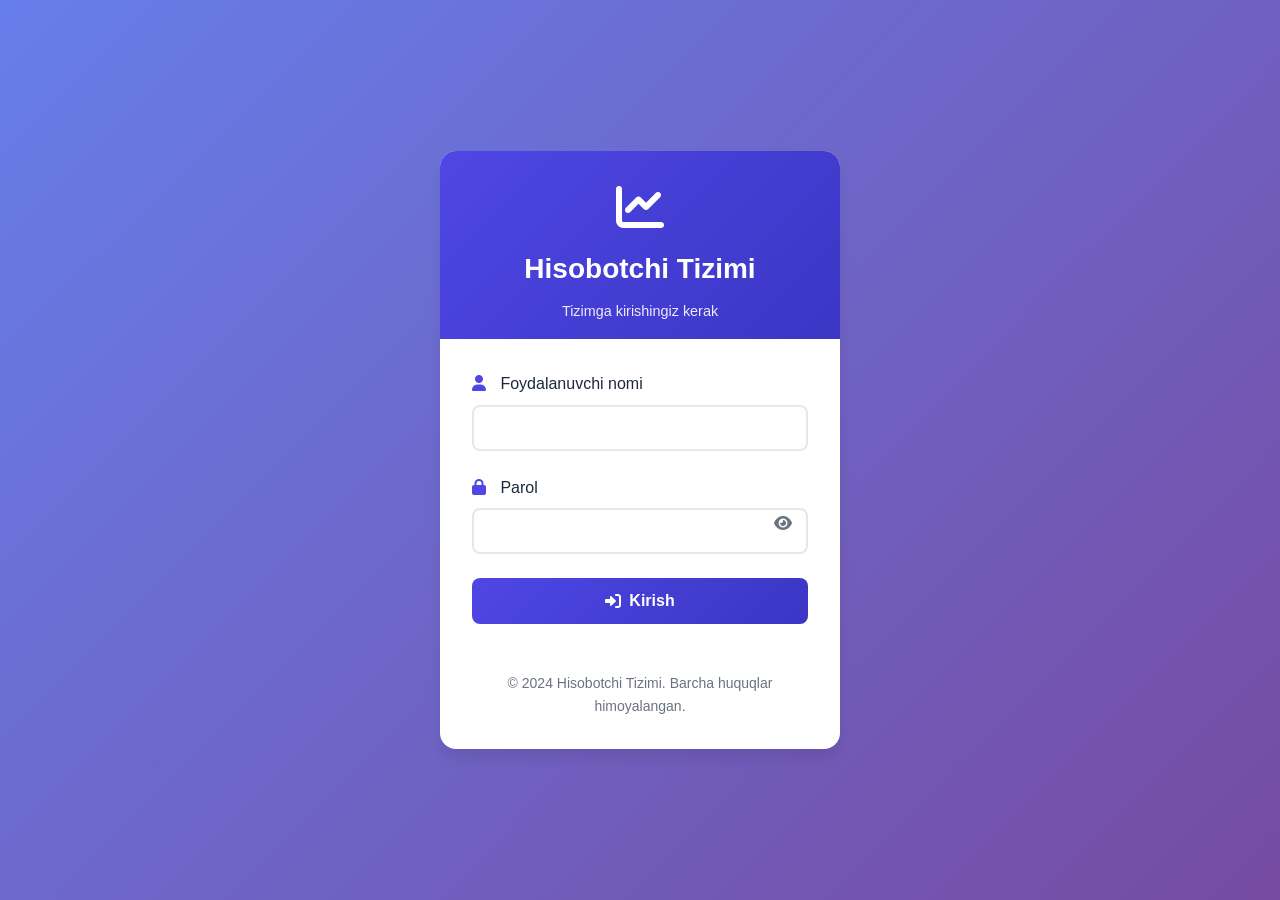
==== frontend/dashboard.html @ 582d9ab6 "Checkpoint before follow-up message" ====
<!DOCTYPE html>
<html lang="uz">
<head>
    <meta charset="UTF-8">
    <meta name="viewport" content="width=device-width, initial-scale=1.0">
    <title>Dashboard - Hisobotchi Tizimi</title>
    <link rel="stylesheet" href="css/style.css">
    <link href="https://cdnjs.cloudflare.com/ajax/libs/font-awesome/6.0.0/css/all.min.css" rel="stylesheet">
</head>
<body>
    <!-- Navigation Bar -->
    <nav class="navbar">
        <div class="nav-brand">
            <i class="fas fa-chart-line"></i>
            <span>Hisobotchi Tizimi</span>
        </div>
        
        <div class="nav-menu">
            <a href="dashboard.html" class="nav-link active">
                <i class="fas fa-tachometer-alt"></i>
                Dashboard
            </a>
            <a href="users.html" class="nav-link" id="usersLink">
                <i class="fas fa-users"></i>
                Xodimlar
            </a>
            <a href="tasks.html" class="nav-link">
                <i class="fas fa-tasks"></i>
                Vazifalar
            </a>
            <a href="reports.html" class="nav-link">
                <i class="fas fa-file-alt"></i>
                Hisobotlar
            </a>
            <a href="chat.html" class="nav-link">
                <i class="fas fa-comments"></i>
                Chat
            </a>
        </div>
        
        <div class="nav-user">
            <div class="user-info">
                <span id="userName">Foydalanuvchi</span>
                <span id="userRole" class="user-role">User</span>
            </div>
            <div class="user-dropdown">
                <i class="fas fa-user-circle"></i>
                <div class="dropdown-menu">
                    <a href="#" onclick="viewProfile()">
                        <i class="fas fa-user"></i>
                        Profil
                    </a>
                    <a href="#" onclick="logout()">
                        <i class="fas fa-sign-out-alt"></i>
                        Chiqish
                    </a>
                </div>
            </div>
        </div>
    </nav>

    <!-- Main Content -->
    <main class="main-content">
        <!-- Welcome Section -->
        <div class="welcome-section">
            <h1>Xush kelibsiz, <span id="welcomeUser">Foydalanuvchi</span>!</h1>
            <p>Bugun: <span id="currentDate"></span></p>
        </div>

        <!-- Statistics Cards -->
        <div class="stats-grid">
            <div class="stat-card" id="usersCard">
                <div class="stat-icon">
                    <i class="fas fa-users"></i>
                </div>
                <div class="stat-info">
                    <h3 id="totalUsers">0</h3>
                    <p>Umumiy xodimlar</p>
                </div>
            </div>

            <div class="stat-card" id="tasksCard">
                <div class="stat-icon">
                    <i class="fas fa-tasks"></i>
                </div>
                <div class="stat-info">
                    <h3 id="totalTasks">0</h3>
                    <p>Faol vazifalar</p>
                </div>
            </div>

            <div class="stat-card" id="reportsCard">
                <div class="stat-icon">
                    <i class="fas fa-file-alt"></i>
                </div>
                <div class="stat-info">
                    <h3 id="totalReports">0</h3>
                    <p>Hisobotlar</p>
                </div>
            </div>

            <div class="stat-card" id="messagesCard">
                <div class="stat-icon">
                    <i class="fas fa-envelope"></i>
                </div>
                <div class="stat-info">
                    <h3 id="unreadMessages">0</h3>
                    <p>O'qilmagan xabarlar</p>
                </div>
            </div>
        </div>

        <!-- Quick Actions -->
        <div class="quick-actions">
            <h2>Tez harakatlar</h2>
            <div class="actions-grid">
                <button class="action-btn" onclick="location.href='reports.html'">
                    <i class="fas fa-plus"></i>
                    Hisobot yuborish
                </button>
                <button class="action-btn" onclick="location.href='tasks.html'">
                    <i class="fas fa-eye"></i>
                    Vazifalarni ko'rish
                </button>
                <button class="action-btn" onclick="location.href='chat.html'">
                    <i class="fas fa-comment"></i>
                    Chat ochish
                </button>
                <button class="action-btn" onclick="startTimeTracking()" id="timeTrackBtn">
                    <i class="fas fa-play"></i>
                    Vaqt hisobini boshlash
                </button>
            </div>
        </div>

        <!-- Recent Activity -->
        <div class="recent-activity">
            <h2>So'nggi faoliyat</h2>
            <div class="activity-list" id="activityList">
                <div class="activity-item">
                    <div class="activity-icon">
                        <i class="fas fa-clock"></i>
                    </div>
                    <div class="activity-content">
                        <p>Tizimga kirish vaqti</p>
                        <span class="activity-time" id="loginTime"></span>
                    </div>
                </div>
            </div>
        </div>
    </main>

    <!-- Time Tracking Modal -->
    <div id="timeModal" class="modal">
        <div class="modal-content">
            <div class="modal-header">
                <h3>Vaqt hisoblash</h3>
                <span class="close" onclick="closeTimeModal()">&times;</span>
            </div>
            <div class="modal-body">
                <div class="time-display">
                    <span id="timeDisplay">00:00:00</span>
                </div>
                <div class="time-controls">
                    <button id="startBtn" onclick="startTimer()">
                        <i class="fas fa-play"></i>
                        Boshlash
                    </button>
                    <button id="pauseBtn" onclick="pauseTimer()" disabled>
                        <i class="fas fa-pause"></i>
                        To'xtatish
                    </button>
                    <button id="stopBtn" onclick="stopTimer()" disabled>
                        <i class="fas fa-stop"></i>
                        Tugatish
                    </button>
                </div>
                <div class="form-group">
                    <label for="taskDescription">Vazifa tavsifi:</label>
                    <textarea id="taskDescription" placeholder="Nima ustida ishladingiz?"></textarea>
                </div>
            </div>
        </div>
    </div>

    <!-- Toast notification -->
    <div id="toast" class="toast">
        <span id="toast-message"></span>
        <button id="toast-close">&times;</button>
    </div>

    <script src="js/auth.js"></script>
    <script>
        // Global variables
        let currentUser = null;
        let timerInterval = null;
        let seconds = 0;
        let isTimerRunning = false;

        // Initialize dashboard
        document.addEventListener('DOMContentLoaded', function() {
            checkAuth();
            loadDashboardData();
            updateDateTime();
            setInterval(updateDateTime, 60000); // Update every minute
        });

        async function checkAuth() {
            const token = localStorage.getItem('token');
            if (!token) {
                window.location.href = 'index.html';
                return;
            }

            try {
                const response = await fetch('/auth/me', {
                    headers: {
                        'Authorization': `Bearer ${token}`
                    }
                });

                if (response.ok) {
                    currentUser = await response.json();
                    updateUserInfo();
                    updateNavigation();
                } else {
                    localStorage.removeItem('token');
                    window.location.href = 'index.html';
                }
            } catch (error) {
                console.error('Auth check failed:', error);
                localStorage.removeItem('token');
                window.location.href = 'index.html';
            }
        }

        function updateUserInfo() {
            if (currentUser) {
                document.getElementById('userName').textContent = currentUser.full_name || currentUser.username;
                document.getElementById('welcomeUser').textContent = currentUser.full_name || currentUser.username;
                document.getElementById('userRole').textContent = currentUser.role;
                document.getElementById('loginTime').textContent = new Date().toLocaleString('uz-UZ');
            }
        }

        function updateNavigation() {
            const usersLink = document.getElementById('usersLink');
            if (currentUser && (currentUser.role === 'superadmin' || currentUser.role === 'admin' || currentUser.role === 'hr')) {
                usersLink.style.display = 'block';
            } else {
                usersLink.style.display = 'none';
            }
        }

        async function loadDashboardData() {
            const token = localStorage.getItem('token');
            try {
                // Load statistics
                const [usersRes, tasksRes, reportsRes] = await Promise.all([
                    fetch('/users/count', { headers: { 'Authorization': `Bearer ${token}` } }),
                    fetch('/tasks/count', { headers: { 'Authorization': `Bearer ${token}` } }),
                    fetch('/reports/count', { headers: { 'Authorization': `Bearer ${token}` } })
                ]);

                if (usersRes.ok) {
                    const usersData = await usersRes.json();
                    document.getElementById('totalUsers').textContent = usersData.count || 0;
                }

                if (tasksRes.ok) {
                    const tasksData = await tasksRes.json();
                    document.getElementById('totalTasks').textContent = tasksData.count || 0;
                }

                if (reportsRes.ok) {
                    const reportsData = await reportsRes.json();
                    document.getElementById('totalReports').textContent = reportsData.count || 0;
                }

            } catch (error) {
                console.error('Failed to load dashboard data:', error);
            }
        }

        function updateDateTime() {
            const now = new Date();
            const options = { 
                year: 'numeric', 
                month: 'long', 
                day: 'numeric',
                weekday: 'long'
            };
            document.getElementById('currentDate').textContent = now.toLocaleDateString('uz-UZ', options);
        }

        function startTimeTracking() {
            document.getElementById('timeModal').style.display = 'block';
        }

        function closeTimeModal() {
            document.getElementById('timeModal').style.display = 'none';
            if (isTimerRunning) {
                stopTimer();
            }
        }

        function startTimer() {
            isTimerRunning = true;
            document.getElementById('startBtn').disabled = true;
            document.getElementById('pauseBtn').disabled = false;
            document.getElementById('stopBtn').disabled = false;
            
            timerInterval = setInterval(() => {
                seconds++;
                updateTimeDisplay();
            }, 1000);
        }

        function pauseTimer() {
            isTimerRunning = false;
            clearInterval(timerInterval);
            document.getElementById('startBtn').disabled = false;
            document.getElementById('pauseBtn').disabled = true;
        }

        function stopTimer() {
            isTimerRunning = false;
            clearInterval(timerInterval);
            
            // Save time tracking data
            saveTimeTracking();
            
            // Reset timer
            seconds = 0;
            updateTimeDisplay();
            document.getElementById('startBtn').disabled = false;
            document.getElementById('pauseBtn').disabled = true;
            document.getElementById('stopBtn').disabled = true;
            document.getElementById('taskDescription').value = '';
        }

        function updateTimeDisplay() {
            const hours = Math.floor(seconds / 3600);
            const minutes = Math.floor((seconds % 3600) / 60);
            const secs = seconds % 60;
            
            const display = `${hours.toString().padStart(2, '0')}:${minutes.toString().padStart(2, '0')}:${secs.toString().padStart(2, '0')}`;
            document.getElementById('timeDisplay').textContent = display;
        }

        async function saveTimeTracking() {
            const token = localStorage.getItem('token');
            const description = document.getElementById('taskDescription').value;
            
            try {
                const response = await fetch('/time-tracking/', {
                    method: 'POST',
                    headers: {
                        'Content-Type': 'application/json',
                        'Authorization': `Bearer ${token}`
                    },
                    body: JSON.stringify({
                        duration: seconds,
                        description: description,
                        date: new Date().toISOString().split('T')[0]
                    })
                });

                if (response.ok) {
                    showToast('Vaqt hisoblash saqlandi', 'success');
                    closeTimeModal();
                } else {
                    showToast('Vaqt hisoblashni saqlashda xatolik', 'error');
                }
            } catch (error) {
                console.error('Failed to save time tracking:', error);
                showToast('Vaqt hisoblashni saqlashda xatolik', 'error');
            }
        }

        function viewProfile() {
            // Profile modal yoki sahifasini ochish
            alert('Profil bo\'limi hozirda ishlab chiqilmoqda');
        }

        function logout() {
            localStorage.removeItem('token');
            window.location.href = 'index.html';
        }

        function showToast(message, type = 'info') {
            const toast = document.getElementById('toast');
            const toastMessage = document.getElementById('toast-message');
            
            toastMessage.textContent = message;
            toast.className = `toast ${type}`;
            toast.style.display = 'block';
            
            setTimeout(() => {
                toast.style.display = 'none';
            }, 3000);
        }

        // Close toast
        document.getElementById('toast-close').addEventListener('click', function() {
            document.getElementById('toast').style.display = 'none';
        });

        // Close modal when clicking outside
        window.addEventListener('click', function(event) {
            const modal = document.getElementById('timeModal');
            if (event.target === modal) {
                closeTimeModal();
            }
        });
    </script>
</body>
</html>
---- frontend/css/style.css ----
/* Reset and Base Styles */
* {
    margin: 0;
    padding: 0;
    box-sizing: border-box;
}

body {
    font-family: 'Segoe UI', Tahoma, Geneva, Verdana, sans-serif;
    line-height: 1.6;
    color: #333;
    background-color: #f5f6fa;
    min-height: 100vh;
}

/* Typography */
h1, h2, h3, h4, h5, h6 {
    margin-bottom: 0.5rem;
    font-weight: 600;
}

h1 { font-size: 2.25rem; }
h2 { font-size: 1.75rem; }
h3 { font-size: 1.5rem; }

/* Variables */
:root {
    --primary-color: #4f46e5;
    --primary-dark: #3b36c4;
    --secondary-color: #10b981;
    --danger-color: #ef4444;
    --warning-color: #f59e0b;
    --info-color: #06b6d4;
    --light-color: #f8fafc;
    --dark-color: #1e293b;
    --border-color: #e2e8f0;
    --shadow: 0 4px 6px -1px rgba(0, 0, 0, 0.1);
    --shadow-lg: 0 10px 15px -3px rgba(0, 0, 0, 0.1);
    --transition: all 0.3s ease;
}

/* Login Page Styles */
.login-page {
    background: linear-gradient(135deg, #667eea 0%, #764ba2 100%);
    min-height: 100vh;
    display: flex;
    align-items: center;
    justify-content: center;
    padding: 1rem;
}

.login-container {
    width: 100%;
    max-width: 400px;
}

.login-card {
    background: white;
    border-radius: 16px;
    box-shadow: var(--shadow-lg);
    overflow: hidden;
    animation: slideUp 0.6s ease-out;
}

@keyframes slideUp {
    from {
        opacity: 0;
        transform: translateY(30px);
    }
    to {
        opacity: 1;
        transform: translateY(0);
    }
}

.login-header {
    text-align: center;
    padding: 2rem 2rem 1rem;
    background: linear-gradient(135deg, var(--primary-color), var(--primary-dark));
    color: white;
}

.login-header i {
    font-size: 3rem;
    margin-bottom: 1rem;
}

.login-header h1 {
    margin-bottom: 0.5rem;
    font-size: 1.75rem;
}

.login-header p {
    opacity: 0.9;
    font-size: 0.9rem;
}

.login-form {
    padding: 2rem;
}

.form-group {
    margin-bottom: 1.5rem;
    position: relative;
}

.form-group label {
    display: block;
    margin-bottom: 0.5rem;
    font-weight: 500;
    color: var(--dark-color);
}

.form-group label i {
    margin-right: 0.5rem;
    color: var(--primary-color);
    width: 16px;
}

.form-group input {
    width: 100%;
    padding: 0.75rem 1rem;
    border: 2px solid var(--border-color);
    border-radius: 8px;
    font-size: 1rem;
    transition: var(--transition);
    background-color: #fff;
}

.form-group input:focus {
    outline: none;
    border-color: var(--primary-color);
    box-shadow: 0 0 0 3px rgba(79, 70, 229, 0.1);
}

.password-toggle {
    position: absolute;
    right: 1rem;
    top: 2.25rem;
    cursor: pointer;
    color: #6b7280;
    transition: var(--transition);
}

.password-toggle:hover {
    color: var(--primary-color);
}

.login-btn {
    width: 100%;
    padding: 0.875rem;
    background: linear-gradient(135deg, var(--primary-color), var(--primary-dark));
    color: white;
    border: none;
    border-radius: 8px;
    font-size: 1rem;
    font-weight: 600;
    cursor: pointer;
    transition: var(--transition);
    display: flex;
    align-items: center;
    justify-content: center;
    gap: 0.5rem;
}

.login-btn:hover {
    transform: translateY(-2px);
    box-shadow: var(--shadow-lg);
}

.login-btn:active {
    transform: translateY(0);
}

.login-footer {
    padding: 1rem 2rem 2rem;
    text-align: center;
    color: #6b7280;
    font-size: 0.875rem;
}

/* Navigation Bar */
.navbar {
    background: white;
    box-shadow: var(--shadow);
    padding: 0 2rem;
    display: flex;
    align-items: center;
    justify-content: space-between;
    height: 70px;
    position: sticky;
    top: 0;
    z-index: 1000;
}

.nav-brand {
    display: flex;
    align-items: center;
    gap: 0.75rem;
    font-size: 1.25rem;
    font-weight: 700;
    color: var(--primary-color);
}

.nav-brand i {
    font-size: 1.5rem;
}

.nav-menu {
    display: flex;
    gap: 1rem;
}

.nav-link {
    display: flex;
    align-items: center;
    gap: 0.5rem;
    padding: 0.5rem 1rem;
    text-decoration: none;
    color: #64748b;
    border-radius: 8px;
    transition: var(--transition);
    font-weight: 500;
}

.nav-link:hover,
.nav-link.active {
    background: var(--primary-color);
    color: white;
}

.nav-user {
    display: flex;
    align-items: center;
    gap: 1rem;
}

.user-info {
    text-align: right;
}

.user-info span {
    display: block;
}

.user-role {
    font-size: 0.75rem;
    color: #6b7280;
    text-transform: uppercase;
    letter-spacing: 0.05em;
}

.user-dropdown {
    position: relative;
    cursor: pointer;
}

.user-dropdown i {
    font-size: 1.75rem;
    color: var(--primary-color);
    transition: var(--transition);
}

.user-dropdown:hover i {
    color: var(--primary-dark);
}

.dropdown-menu {
    position: absolute;
    top: 100%;
    right: 0;
    background: white;
    border-radius: 8px;
    box-shadow: var(--shadow-lg);
    min-width: 160px;
    overflow: hidden;
    opacity: 0;
    visibility: hidden;
    transform: translateY(-10px);
    transition: var(--transition);
}

.user-dropdown:hover .dropdown-menu {
    opacity: 1;
    visibility: visible;
    transform: translateY(0);
}

.dropdown-menu a {
    display: flex;
    align-items: center;
    gap: 0.5rem;
    padding: 0.75rem 1rem;
    text-decoration: none;
    color: var(--dark-color);
    transition: var(--transition);
}

.dropdown-menu a:hover {
    background: var(--light-color);
    color: var(--primary-color);
}

/* Main Content */
.main-content {
    padding: 2rem;
    max-width: 1400px;
    margin: 0 auto;
}

.welcome-section {
    margin-bottom: 2rem;
}

.welcome-section h1 {
    color: var(--dark-color);
    margin-bottom: 0.5rem;
}

.welcome-section p {
    color: #6b7280;
    font-size: 1.1rem;
}

/* Statistics Grid */
.stats-grid {
    display: grid;
    grid-template-columns: repeat(auto-fit, minmax(250px, 1fr));
    gap: 1.5rem;
    margin-bottom: 2rem;
}

.stat-card {
    background: white;
    border-radius: 16px;
    padding: 1.5rem;
    box-shadow: var(--shadow);
    display: flex;
    align-items: center;
    gap: 1rem;
    transition: var(--transition);
    cursor: pointer;
}

.stat-card:hover {
    transform: translateY(-5px);
    box-shadow: var(--shadow-lg);
}

.stat-icon {
    width: 60px;
    height: 60px;
    border-radius: 12px;
    display: flex;
    align-items: center;
    justify-content: center;
    font-size: 1.5rem;
    color: white;
}

.stat-card:nth-child(1) .stat-icon { background: var(--primary-color); }
.stat-card:nth-child(2) .stat-icon { background: var(--secondary-color); }
.stat-card:nth-child(3) .stat-icon { background: var(--warning-color); }
.stat-card:nth-child(4) .stat-icon { background: var(--info-color); }

.stat-info h3 {
    font-size: 2rem;
    font-weight: 700;
    color: var(--dark-color);
    margin-bottom: 0.25rem;
}

.stat-info p {
    color: #6b7280;
    font-size: 0.9rem;
}

/* Quick Actions */
.quick-actions {
    margin-bottom: 2rem;
}

.quick-actions h2 {
    margin-bottom: 1rem;
    color: var(--dark-color);
}

.actions-grid {
    display: grid;
    grid-template-columns: repeat(auto-fit, minmax(200px, 1fr));
    gap: 1rem;
}

.action-btn {
    display: flex;
    align-items: center;
    justify-content: center;
    gap: 0.5rem;
    padding: 1rem;
    background: white;
    border: 2px solid var(--border-color);
    border-radius: 12px;
    color: var(--dark-color);
    font-weight: 500;
    cursor: pointer;
    transition: var(--transition);
    text-decoration: none;
}

.action-btn:hover {
    border-color: var(--primary-color);
    color: var(--primary-color);
    transform: translateY(-2px);
    box-shadow: var(--shadow);
}

/* Recent Activity */
.recent-activity {
    background: white;
    border-radius: 16px;
    padding: 1.5rem;
    box-shadow: var(--shadow);
}

.recent-activity h2 {
    margin-bottom: 1rem;
    color: var(--dark-color);
}

.activity-list {
    space-y: 1rem;
}

.activity-item {
    display: flex;
    align-items: center;
    gap: 1rem;
    padding: 0.75rem;
    border-radius: 8px;
    transition: var(--transition);
}

.activity-item:hover {
    background: var(--light-color);
}

.activity-icon {
    width: 40px;
    height: 40px;
    border-radius: 8px;
    background: var(--primary-color);
    color: white;
    display: flex;
    align-items: center;
    justify-content: center;
}

.activity-content p {
    font-weight: 500;
    color: var(--dark-color);
    margin-bottom: 0.25rem;
}

.activity-time {
    font-size: 0.875rem;
    color: #6b7280;
}

/* Modal Styles */
.modal {
    display: none;
    position: fixed;
    z-index: 1000;
    left: 0;
    top: 0;
    width: 100%;
    height: 100%;
    background-color: rgba(0, 0, 0, 0.5);
    backdrop-filter: blur(5px);
}

.modal-content {
    background-color: white;
    margin: 10% auto;
    border-radius: 16px;
    box-shadow: var(--shadow-lg);
    width: 90%;
    max-width: 500px;
    animation: modalSlide 0.3s ease-out;
}

@keyframes modalSlide {
    from {
        opacity: 0;
        transform: translateY(-50px);
    }
    to {
        opacity: 1;
        transform: translateY(0);
    }
}

.modal-header {
    padding: 1.5rem;
    border-bottom: 1px solid var(--border-color);
    display: flex;
    justify-content: space-between;
    align-items: center;
}

.modal-header h3 {
    color: var(--dark-color);
    margin: 0;
}

.close {
    color: #6b7280;
    font-size: 1.5rem;
    font-weight: bold;
    cursor: pointer;
    transition: var(--transition);
}

.close:hover {
    color: var(--danger-color);
}

.modal-body {
    padding: 1.5rem;
}

/* Time Tracking Styles */
.time-display {
    text-align: center;
    margin-bottom: 1.5rem;
}

.time-display span {
    font-size: 3rem;
    font-weight: 700;
    color: var(--primary-color);
    font-family: 'Courier New', monospace;
}

.time-controls {
    display: flex;
    gap: 0.5rem;
    margin-bottom: 1.5rem;
    justify-content: center;
}

.time-controls button {
    padding: 0.5rem 1rem;
    border: none;
    border-radius: 8px;
    cursor: pointer;
    font-weight: 500;
    transition: var(--transition);
    display: flex;
    align-items: center;
    gap: 0.25rem;
}

.time-controls button:disabled {
    opacity: 0.5;
    cursor: not-allowed;
}

#startBtn {
    background: var(--secondary-color);
    color: white;
}

#pauseBtn {
    background: var(--warning-color);
    color: white;
}

#stopBtn {
    background: var(--danger-color);
    color: white;
}

.form-group textarea {
    width: 100%;
    padding: 0.75rem;
    border: 2px solid var(--border-color);
    border-radius: 8px;
    resize: vertical;
    min-height: 80px;
    font-family: inherit;
    transition: var(--transition);
}

.form-group textarea:focus {
    outline: none;
    border-color: var(--primary-color);
    box-shadow: 0 0 0 3px rgba(79, 70, 229, 0.1);
}

/* Toast Notification */
.toast {
    position: fixed;
    top: 20px;
    right: 20px;
    background: white;
    padding: 1rem 1.5rem;
    border-radius: 8px;
    box-shadow: var(--shadow-lg);
    display: none;
    z-index: 1100;
    min-width: 300px;
    border-left: 4px solid var(--info-color);
    animation: toastSlide 0.3s ease-out;
}

@keyframes toastSlide {
    from {
        opacity: 0;
        transform: translateX(100%);
    }
    to {
        opacity: 1;
        transform: translateX(0);
    }
}

.toast.success {
    border-left-color: var(--secondary-color);
}

.toast.error {
    border-left-color: var(--danger-color);
}

.toast.warning {
    border-left-color: var(--warning-color);
}

#toast-close {
    background: none;
    border: none;
    font-size: 1.25rem;
    cursor: pointer;
    color: #6b7280;
    margin-left: 1rem;
}

/* Loading Spinner */
.loading-overlay {
    position: fixed;
    top: 0;
    left: 0;
    width: 100%;
    height: 100%;
    background: rgba(255, 255, 255, 0.8);
    display: none;
    justify-content: center;
    align-items: center;
    z-index: 1200;
    backdrop-filter: blur(2px);
}

.spinner {
    width: 40px;
    height: 40px;
    border: 4px solid var(--border-color);
    border-left: 4px solid var(--primary-color);
    border-radius: 50%;
    animation: spin 1s linear infinite;
}

@keyframes spin {
    0% { transform: rotate(0deg); }
    100% { transform: rotate(360deg); }
}

/* Page Specific Styles */
.page-header {
    display: flex;
    justify-content: space-between;
    align-items: center;
    margin-bottom: 2rem;
    padding-bottom: 1rem;
    border-bottom: 1px solid var(--border-color);
}

.page-title {
    color: var(--dark-color);
}

.btn {
    padding: 0.75rem 1.5rem;
    border: none;
    border-radius: 8px;
    font-weight: 500;
    cursor: pointer;
    transition: var(--transition);
    display: inline-flex;
    align-items: center;
    gap: 0.5rem;
    text-decoration: none;
}

.btn-primary {
    background: var(--primary-color);
    color: white;
}

.btn-primary:hover {
    background: var(--primary-dark);
    transform: translateY(-2px);
    box-shadow: var(--shadow);
}

.btn-secondary {
    background: var(--border-color);
    color: var(--dark-color);
}

.btn-secondary:hover {
    background: #d1d5db;
}

.btn-danger {
    background: var(--danger-color);
    color: white;
}

.btn-danger:hover {
    background: #dc2626;
}

/* Tables */
.table-container {
    background: white;
    border-radius: 16px;
    overflow: hidden;
    box-shadow: var(--shadow);
}

table {
    width: 100%;
    border-collapse: collapse;
}

thead {
    background: var(--light-color);
}

th, td {
    padding: 1rem;
    text-align: left;
    border-bottom: 1px solid var(--border-color);
}

th {
    font-weight: 600;
    color: var(--dark-color);
}

tbody tr:hover {
    background: var(--light-color);
}

/* Responsive Design */
@media (max-width: 768px) {
    .navbar {
        padding: 0 1rem;
        flex-wrap: wrap;
        height: auto;
    }
    
    .nav-menu {
        order: 3;
        width: 100%;
        margin-top: 1rem;
        justify-content: center;
        flex-wrap: wrap;
    }
    
    .main-content {
        padding: 1rem;
    }
    
    .stats-grid {
        grid-template-columns: 1fr;
    }
    
    .actions-grid {
        grid-template-columns: 1fr;
    }
    
    .page-header {
        flex-direction: column;
        gap: 1rem;
        align-items: stretch;
    }
    
    .modal-content {
        margin: 5% auto;
        width: 95%;
    }
    
    .time-display span {
        font-size: 2rem;
    }
    
    .toast {
        right: 10px;
        left: 10px;
        min-width: auto;
    }
}

@media (max-width: 480px) {
    .login-form {
        padding: 1.5rem;
    }
    
    .nav-link {
        padding: 0.5rem;
        font-size: 0.9rem;
    }
    
    .stat-card {
        padding: 1rem;
    }
    
    .stat-icon {
        width: 50px;
        height: 50px;
        font-size: 1.25rem;
    }
    
    .stat-info h3 {
        font-size: 1.5rem;
    }
}
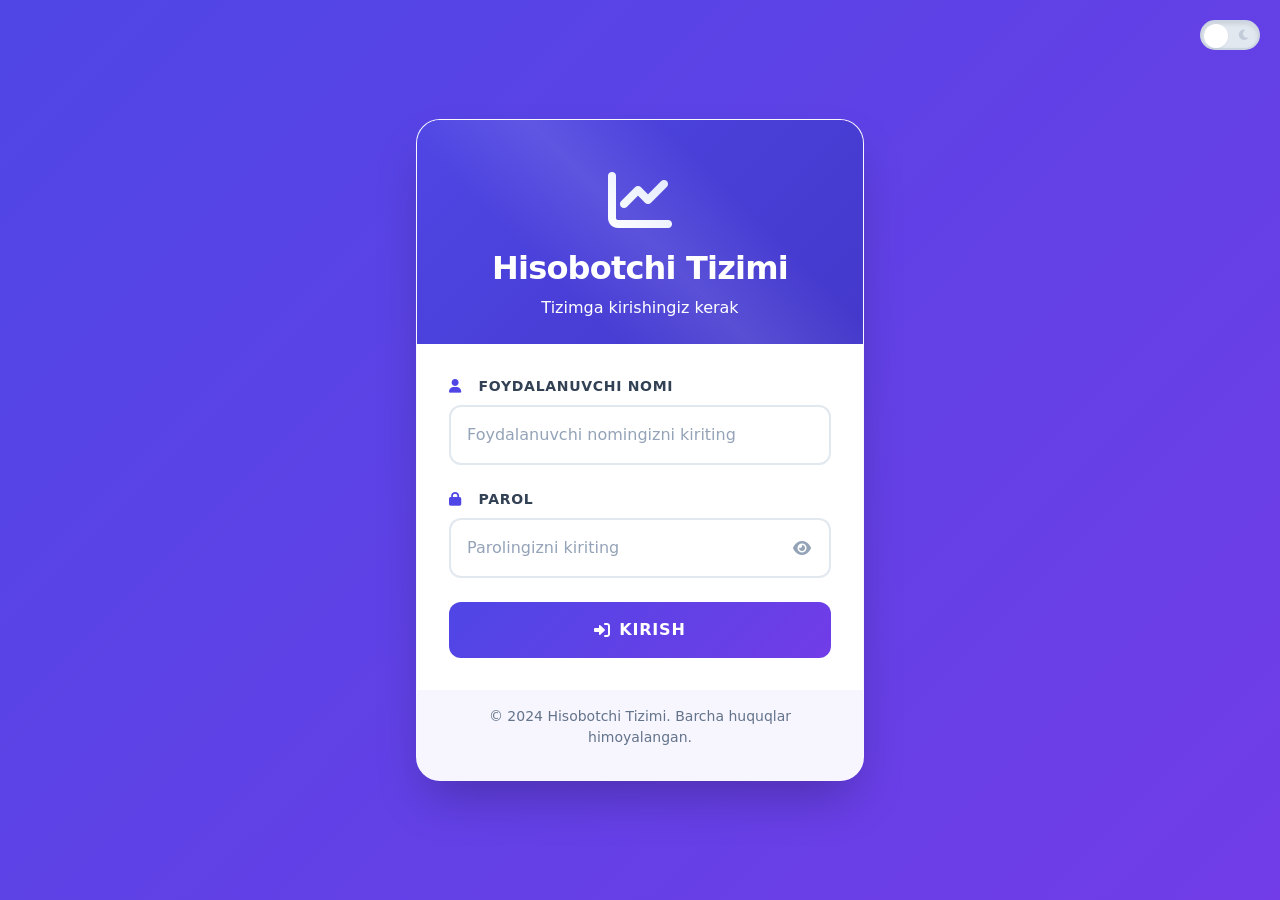
==== commit bc2aaca6: "Add dark mode support with theme toggle and enhanced UI styling Co-authored-by: ahmadjonzokirov54 <a" ====
--- a/frontend/dashboard.html
+++ b/frontend/dashboard.html
@@ -39,6 +39,12 @@
         </div>
         
         <div class="nav-user">
+            <!-- Theme Toggle -->
+            <div class="theme-toggle animate-scale-in" onclick="toggleTheme()">
+                <i class="fas fa-sun sun-icon"></i>
+                <i class="fas fa-moon moon-icon"></i>
+            </div>
+            
             <div class="user-info">
                 <span id="userName">Foydalanuvchi</span>
                 <span id="userRole" class="user-role">User</span>
